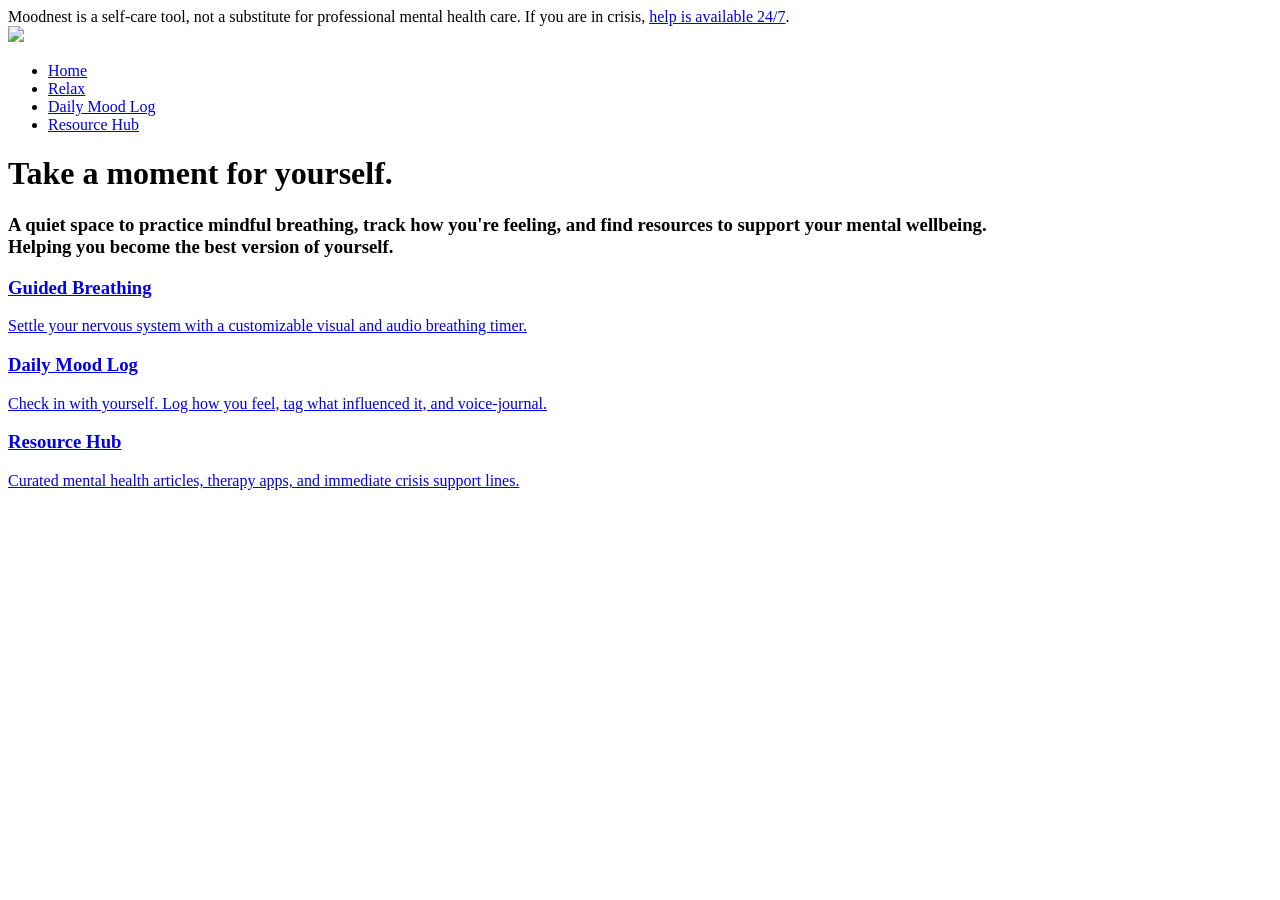
==== index.html @ 4653576d "initial homepage redesign" ====
<!doctype html>
<html lang="en">
  <head>
    <meta charset="UTF-8" />
    <meta name="viewport" content="width=device-width, initial-scale=1.0" />
    <title>Moodnest</title>
    <link rel="stylesheet" href="styles.css" />
    <link rel="preconnect" href="https://fonts.googleapis.com" />
    <link rel="preconnect" href="https://fonts.gstatic.com" crossorigin />
    <link
      href="https://fonts.googleapis.com/css2?family=Montserrat:ital,wght@0,100..900;1,100..900&display=swap"
      rel="stylesheet"
    />
    <link
      href="https://fonts.googleapis.com/css2?family=Abril+Fatface&family=Lato:ital,wght@0,100;0,300;0,400;0,700;0,900;1,100;1,300;1,400;1,700;1,900&display=swap"
      rel="stylesheet"
    />
  </head>
  <body class="main-page">
    <div class="trust-banner">
      Moodnest is a self-care tool, not a substitute for professional mental
      health care. If you are in crisis,
      <a href="/resources.html">help is available 24/7</a>.
    </div>
    <!-- Navigation Bar Section -->
    <nav class="navbar">
      <div class="navbar__container">
        <a href="index.html"><img src="logo.png" id="navbar__logo" /></a>
        <div class="navbar__toggle" id="mobile-menu">
          <span class="bar"></span>
          <span class="bar"></span>
          <span class="bar"></span>
        </div>
        <ul class="navbar__menu">
          <li class="navbar__item">
            <a href="index.html" class="navbar__links">Home</a>
          </li>
          <li class="navbar__item">
            <a href="breath.html" class="navbar__links">Relax</a>
          </li>
          <li class="navbar__item">
            <a href="moodLog.html" class="navbar__links">Daily Mood Log</a>
          </li>
          <li class="navbar__item">
            <a href="resources.html" class="navbar__links">Resource Hub</a>
          </li>
        </ul>
      </div>
    </nav>
    <!-- Hero Section (main body) -->
    <div class="main">
      <div class="main__container">
        <div class="main__content">
          <h1>Take a moment for yourself.</h1>
          <h3>
            A quiet space to practice mindful breathing, track how you're
            feeling, and find resources to support your mental wellbeing.<br />
            Helping you become the best version of yourself.
          </h3>
          <section class="dashboard">
            <a href="/breath.html" class="card">
              <h3>Guided Breathing</h3>
              <p>
                Settle your nervous system with a customizable visual and audio
                breathing timer.
              </p>
            </a>
            <a href="/moodLog.html" class="card">
              <h3>Daily Mood Log</h3>
              <p>
                Check in with yourself. Log how you feel, tag what influenced
                it, and voice-journal.
              </p>
            </a>
            <a href="/resources.html" class="card">
              <h3>Resource Hub</h3>
              <p>
                Curated mental health articles, therapy apps, and immediate
                crisis support lines.
              </p>
            </a>
          </section>
        </div>
      </div>
    </div>

    <script src="app.js"></script>
  </body>
</html>
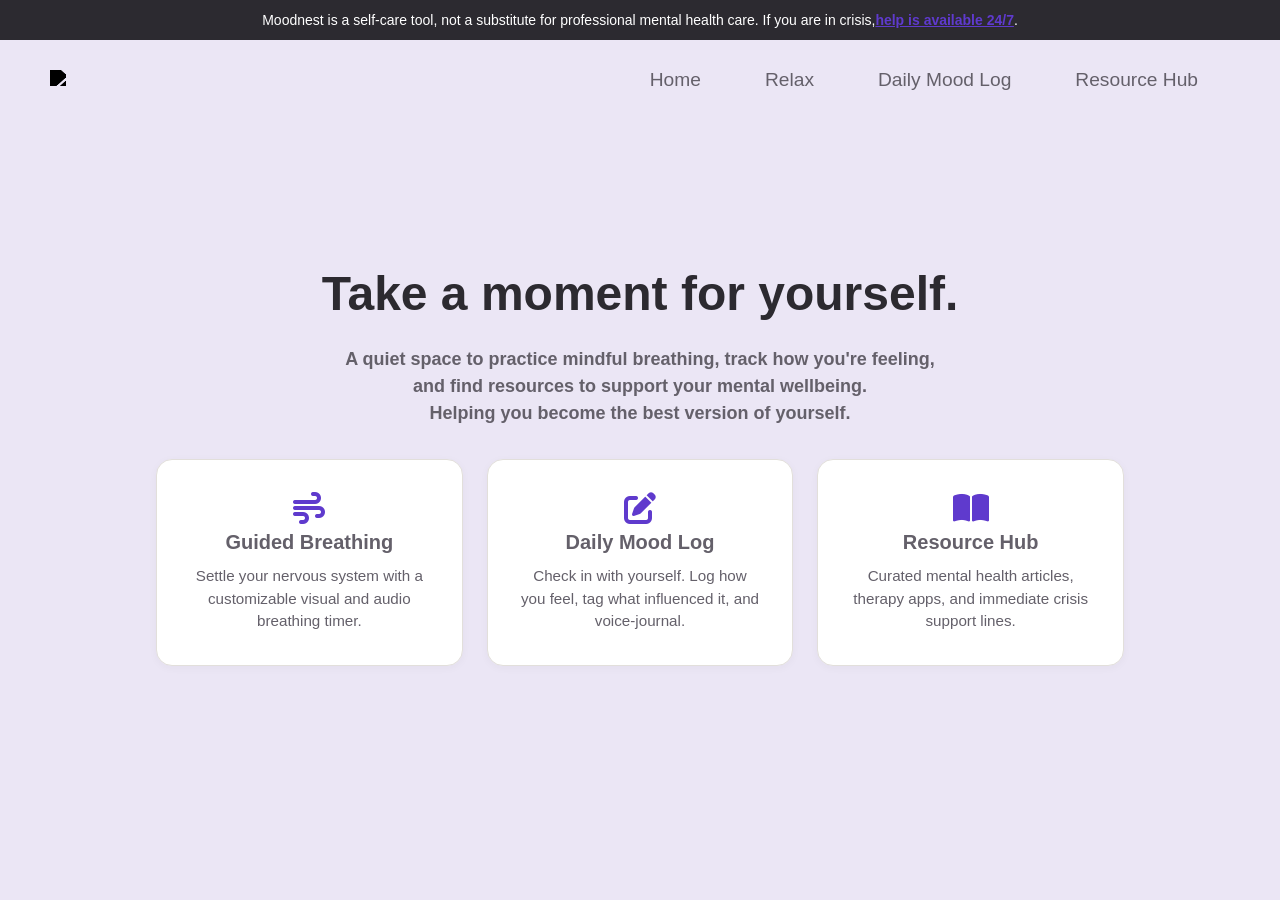
==== commit 4c90efab: "fix: landing page issues with visibility - trust banner now shows  - font awesome icons added" ====
--- a/index.html
+++ b/index.html
@@ -15,7 +15,15 @@
       href="https://fonts.googleapis.com/css2?family=Abril+Fatface&family=Lato:ital,wght@0,100;0,300;0,400;0,700;0,900;1,100;1,300;1,400;1,700;1,900&display=swap"
       rel="stylesheet"
     />
+    <link
+      rel="stylesheet"
+      href="https://cdnjs.cloudflare.com/ajax/libs/font-awesome/6.5.1/css/all.min.css"
+    />
   </head>
+  <script src="https://unpkg.com/lucide@latest"></script>
+  <script>
+    lucide.createIcons();
+  </script>
   <body class="main-page">
     <div class="trust-banner">
       Moodnest is a self-care tool, not a substitute for professional mental
@@ -59,20 +67,27 @@
           </h3>
           <section class="dashboard">
             <a href="/breath.html" class="card">
+              <div class="card-icon"><i class="fa-solid fa-wind"></i></div>
               <h3>Guided Breathing</h3>
               <p>
                 Settle your nervous system with a customizable visual and audio
                 breathing timer.
               </p>
             </a>
+
             <a href="/moodLog.html" class="card">
+              <div class="card-icon">
+                <i class="fa-solid fa-pen-to-square"></i>
+              </div>
               <h3>Daily Mood Log</h3>
               <p>
                 Check in with yourself. Log how you feel, tag what influenced
                 it, and voice-journal.
               </p>
             </a>
+
             <a href="/resources.html" class="card">
+              <div class="card-icon"><i class="fa-solid fa-book-open"></i></div>
               <h3>Resource Hub</h3>
               <p>
                 Curated mental health articles, therapy apps, and immediate
--- a/styles.css
+++ b/styles.css
@@ -0,0 +1,391 @@
+* {
+  box-sizing: border-box;
+  margin: 0;
+  padding: 0;
+  font-family: "Poppins", sans-serif;
+}
+body,
+html {
+  margin: 0;
+  padding: 0;
+  width: 100%;
+  font-family: "Poppins", sans-serif;
+}
+body {
+  background-color: var(--bg-base);
+  color: var(--text-main);
+  font-family: "Inter", sans-serif;
+  line-height: 1.5;
+  -webkit-font-smoothing: antialiased;
+}
+* {
+  box-sizing: border-box;
+  margin: 0;
+  padding: 0;
+}
+:root {
+  /* Warm Restraint Tokens */
+  --bg-base: #faf9f7;
+  --bg-card: #ffffff;
+  --bg-muted: #f3f1ef;
+
+  /* Purples evolved */
+  --purple-primary: #5f3acd;
+  --purple-hover: #4b2da3;
+  --purple-muted: #ebe6f5;
+
+  /* Text */
+  --text-main: #2c2a30;
+  --text-muted: #64606a;
+
+  /* Spacing (8px scale) */
+  --space-2: 8px;
+  --space-4: 16px;
+  --space-6: 24px;
+  --space-8: 32px;
+  --space-12: 48px;
+  --space-16: 64px;
+
+  /* Radius & Shadows */
+  --radius-md: 12px;
+  --radius-lg: 16px;
+  --radius-full: 9999px;
+  --shadow-sm: 0 2px 8px rgba(44, 42, 48, 0.04);
+  --shadow-md: 0 8px 24px rgba(44, 42, 48, 0.08);
+}
+/* sorting out the navbar */
+.navbar {
+  background-color: var(--purple-muted);
+  height: 5rem;
+  display: flex;
+  align-items: center;
+  justify-content: space-between;
+  padding: 0 50px;
+  font-size: 1.2rem;
+  position: fixed;
+  width: 100%;
+  top: 0;
+  left: 0;
+  z-index: 1000;
+  top: 2.5rem;
+}
+
+#navbar__logo {
+  height: 40px;
+  width: auto;
+  cursor: pointer;
+  filter: brightness(0);
+}
+
+.navbar__container {
+  display: flex;
+  align-items: center;
+  width: 100%;
+  margin: 0 auto;
+}
+
+.navbar__menu {
+  display: flex;
+  align-items: center;
+  list-style: none;
+  margin-left: auto;
+}
+
+.navbar__links {
+  color: var(--text-muted);
+  text-decoration: none;
+  padding: 0 2rem;
+  height: 100%;
+  display: flex;
+  align-items: center;
+}
+
+.navbar__links:hover {
+  color: #bcabef;
+  transition: all 0.3s ease;
+}
+
+/* hero section */
+.main {
+  background-color: var(--purple-muted);
+  min-height: 100vh;
+  padding-top: 8.5rem; /* 2.5rem banner + 5rem navbar + 1rem breathing room */
+  padding-bottom: var(--space-12);
+  display: flex;
+  align-items: center;
+  justify-content: center;
+}
+.main__container {
+  display: flex;
+  align-items: center;
+  justify-content: center;
+  width: 100%;
+  min-height: auto;
+  height: auto;
+  max-width: 1100px; /* expanded slightly to comfortably fit the 3 dashboard cards */
+  margin: 0 auto;
+  text-align: center;
+  padding: 0 var(--space-4);
+}
+.main__content h1 {
+  font-size: 3rem;
+  margin-bottom: var(--space-4);
+}
+.main__content h3 {
+  font-size: 1.125rem;
+  color: var(--text-muted);
+  margin-bottom: var(--space-8);
+  max-width: 600px;
+  margin-inline: auto;
+}
+#main__img {
+  height: 80%;
+  width: 100%;
+}
+.start__button {
+  background: #5f3acd;
+  position: fixed;
+  padding: 10px 36px;
+  margin: 2.5rem 0;
+  font-size: 2rem;
+  border-radius: 18px;
+  border-color: #fff;
+  margin-top: 2rem;
+  cursor: pointer;
+  transition: all 0.35s;
+  outline: none;
+  color: #d6cafc;
+}
+/* circles */
+
+.circle {
+  position: absolute;
+  border-radius: 50%;
+  opacity: 0.6;
+  animation: fadeOut 20s ease-out forwards;
+}
+
+@keyframes fadeOut {
+  0% {
+    opacity: 0.6;
+  }
+  100% {
+    opacity: 0;
+  }
+}
+
+/* Breathing Animations */
+@keyframes fadeOutBreath {
+  0% {
+    opacity: 1;
+    background-color: white;
+  }
+  100% {
+    opacity: 0.3;
+    background-color: black;
+  }
+}
+
+@keyframes fadeInBreath {
+  0% {
+    opacity: 0.3;
+    background-color: black;
+  }
+  100% {
+    opacity: 1;
+    background-color: white;
+  }
+}
+
+/* Breathing Page */
+.breathe__page {
+  display: flex;
+  flex-direction: column;
+  align-items: center;
+  justify-content: center;
+  min-height: 100vh;
+  background: linear-gradient(180deg, #f3e8ff, #d1c4e9);
+  text-align: center;
+  padding: 1.5rem;
+}
+.breathe__title {
+  font-size: 2.5rem;
+  font-weight: bold;
+  color: #5f3acd;
+  margin-bottom: 1rem;
+  margin-top: 2rem;
+  text-align: center;
+}
+
+.breathe__text {
+  font-size: 1.2rem;
+  color: #4a3a79;
+  max-width: 700px;
+  padding: 1rem;
+  background: rgba(255, 255, 255, 0.7);
+  border-radius: 12px;
+  box-shadow: 0 4px 8px rgba(0, 0, 0, 0.1);
+  text-align: center;
+  margin: 0 auto;
+}
+.breath__timer {
+  display: flex;
+  flex-direction: column;
+  align-items: center;
+  justify-content: center;
+  width: 100%;
+  text-align: center;
+  margin-top: 2rem;
+}
+.rectangle__container {
+  display: flex;
+  flex-direction: column;
+  align-items: center;
+  justify-content: center;
+  text-align: center;
+  width: 600px;
+  height: 350px;
+  background: linear-gradient(135deg, #a389d4, #7054b2);
+  border-radius: 25px;
+  padding: 2rem;
+  box-shadow: 0 6px 12px rgba(0, 0, 0, 0.2);
+  color: white;
+  margin: 0 auto;
+}
+.time {
+  display: flex;
+  flex-direction: column;
+  align-items: center;
+  justify-content: center;
+  font-size: 1.5rem;
+}
+.total__time {
+  display: flex;
+  align-items: center;
+  gap: 1rem;
+  font-weight: bold;
+}
+
+.inhale__exhale {
+  font-size: 2rem;
+  font-weight: bold;
+  margin-top: 1rem;
+  text-align: center;
+}
+.button__container {
+  display: flex;
+  justify-content: center;
+  align-items: center;
+  margin-top: 2rem;
+  width: 100%;
+}
+#breath__button {
+  /* background: #5f3acd; */
+  font-size: 1.2rem;
+  border-radius: 5px;
+  border-color: transparent;
+  margin-top: 2rem;
+  cursor: pointer;
+  transition: all 0.35s;
+  outline: none;
+  color: #000;
+}
+.modern-button {
+  background: linear-gradient(135deg, #8e7cc3, #5f3acd);
+  color: #fff;
+  font-size: 1.2rem;
+  padding: 12px 24px;
+  border: none;
+  border-radius: 8px;
+  cursor: pointer;
+  transition: all 0.3s ease-in-out;
+  box-shadow: 0 4px 8px rgba(95, 58, 205, 0.3);
+  text-align: center;
+  display: flex;
+  justify-content: center;
+  align-items: center;
+}
+
+.modern-button:hover {
+  background: linear-gradient(135deg, #5f3acd, #8e7cc3);
+  box-shadow: 0 6px 12px rgba(95, 58, 205, 0.5);
+  transform: translateY(-2px);
+}
+.start__button__container {
+  flex-direction: column;
+  align-items: center;
+  justify-items: center;
+  margin-top: 2rem;
+}
+
+/* https://www.youtube.com/watch?v=uMZC-TzE8Vs  Ignoring this for now though*/
+@keyframes breathing__animation {
+  0% {
+    box-shadow: 0 0 0 15px rgba(0, 0, 255, 0.1);
+  }
+}
+
+.trust-banner {
+  background-color: var(--text-main);
+  color: #fff;
+  text-align: center;
+  padding: var(--space-2) var(--space-4);
+  font-size: 0.875rem;
+  font-weight: 500;
+  position: fixed;
+  top: 0;
+  left: 0;
+  width: 100%;
+  z-index: 1001;
+  height: 2.5rem;
+  display: flex;
+  align-items: center;
+  justify-content: center;
+}
+.trust-banner a {
+  color: var(--purple-primary);
+  font-weight: 600;
+  text-decoration: underline;
+}
+.dashboard {
+  max-width: 1000px;
+  margin: 0 auto var(--space-16);
+  display: grid;
+  grid-template-columns: repeat(auto-fit, minmax(300px, 1fr));
+  gap: var(--space-6);
+  padding: 0 var(--space-4);
+}
+
+.card {
+  background: var(--bg-card);
+  padding: var(--space-8);
+  border-radius: var(--radius-lg);
+  box-shadow: var(--shadow-sm);
+  border: 1px solid #e2dfdb;
+  text-decoration: none;
+  color: inherit;
+  transition:
+    transform 0.2s,
+    box-shadow 0.2s;
+  display: flex;
+  flex-direction: column;
+  align-items: center;
+  text-align: center;
+}
+.card:hover {
+  transform: translateY(-2px);
+  box-shadow: var(--shadow-md);
+}
+.card-icon i {
+  color: var(--purple-primary);
+  font-size: 2rem;
+  justify-content: center;
+}
+.card h3 {
+  margin-bottom: var(--space-2);
+  font-size: 1.25rem;
+}
+.card p {
+  color: var(--text-muted);
+  font-size: 0.95rem;
+}
